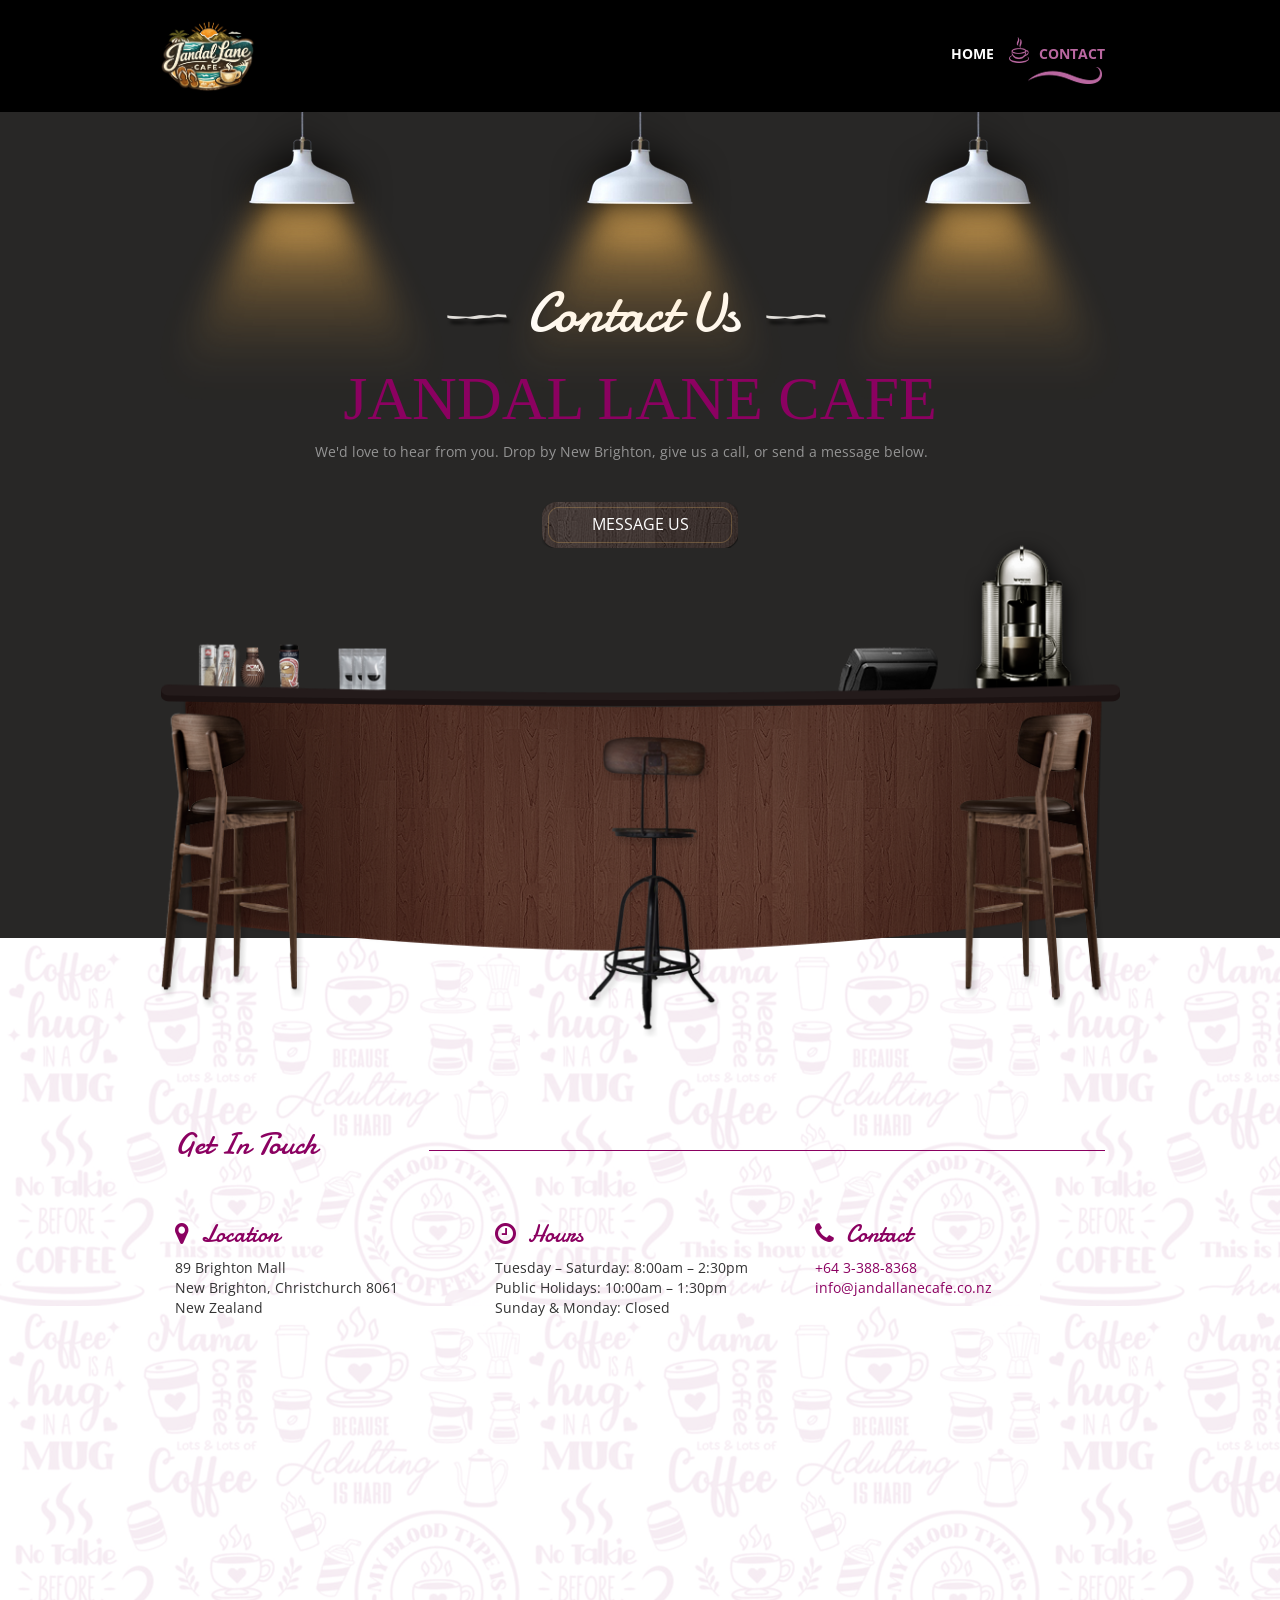
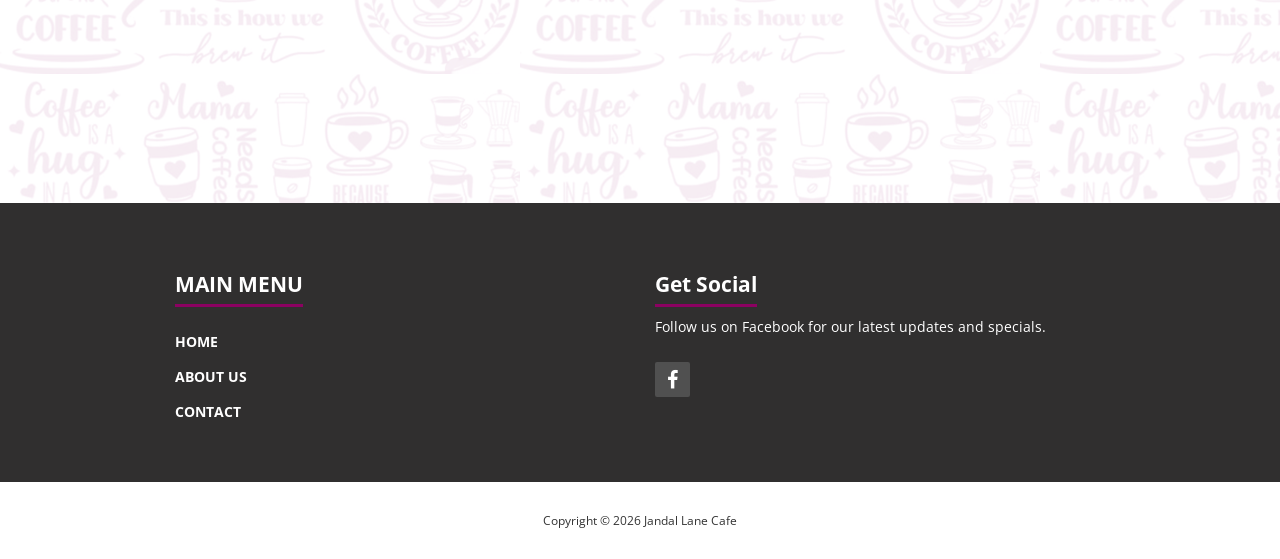
==== contact.html @ 1398833a "initial" ====
<!DOCTYPE html>
<html lang="en">
<head>
  <meta charset="utf-8">
  <meta http-equiv="X-UA-Compatible" content="IE=edge">
  <meta name="viewport" content="width=device-width, initial-scale=1">
  <title>Jandal Lane Cafe - Contact Info.</title>
<!-- 
Cafe House Template
http://www.templatemo.com/tm-466-cafe-house
-->
  <link href='http://fonts.googleapis.com/css?family=Open+Sans:400,300,400italic,600,700' rel='stylesheet' type='text/css'>
  <link href='http://fonts.googleapis.com/css?family=Damion' rel='stylesheet' type='text/css'>
  <link href="css/bootstrap.min.css" rel="stylesheet">
  <link href="css/font-awesome.min.css" rel="stylesheet">
  <link href="css/templatemo-style.css" rel="stylesheet">
  <link rel="shortcut icon" href="img/favicon.ico" type="image/x-icon" />

  <!-- HTML5 shim and Respond.js for IE8 support of HTML5 elements and media queries -->
  <!-- WARNING: Respond.js doesn't work if you view the page via file:// -->
    <!--[if lt IE 9]>
    <script src="https://oss.maxcdn.com/html5shiv/3.7.2/html5shiv.min.js"></script>
    <script src="https://oss.maxcdn.com/respond/1.4.2/respond.min.js"></script>
    <![endif]-->

  </head>
  <body>
    <!-- Preloader -->
    <div id="loader-wrapper">
      <div id="loader"></div>
      <div class="loader-section section-left"></div>
      <div class="loader-section section-right"></div>
    </div>
    <!-- End Preloader -->
    <div class="tm-top-header">
      <div class="container">
        <div class="row">
          <div class="tm-top-header-inner">
            <div class="tm-logo-container">
              <img src="img/jandal-lane-logo.png" alt="Jandal Lane Cafe" class="tm-site-logo">
              <h1 class="tm-site-name tm-handwriting-font sr-only">Jandal Lane Cafe</h1>
            </div>
            <div class="mobile-menu-icon">
              <i class="fa fa-bars"></i>
            </div>
            <nav class="tm-nav">
              <ul>
                <li><a href="index.html">Home</a></li>
                <li><a href="contact.html" class="active">Contact</a></li>
              </ul>
            </nav>
          </div>           
        </div>    
      </div>
    </div>
    <section class="tm-welcome-section">
      <div class="container tm-position-relative">
        <div class="tm-lights-container">
          <img src="img/light.png" alt="Light" class="light light-1">
          <img src="img/light.png" alt="Light" class="light light-2">
          <img src="img/light.png" alt="Light" class="light light-3">  
        </div>        
        <div class="row tm-welcome-content">
          <h2 class="white-text tm-handwriting-font tm-welcome-header"><img src="img/header-line.png" alt="Line" class="tm-header-line">&nbsp;Contact Us&nbsp;&nbsp;<img src="img/header-line.png" alt="Line" class="tm-header-line"></h2>
          <h2 class="gold-text tm-welcome-header-2">Jandal Lane Cafe</h2>
          <p class="gray-text tm-welcome-description">We'd love to hear from you. Drop by New Brighton, give us a call, or send a message below.</p>
          <a href="#main" class="tm-more-button tm-more-button-welcome">Message Us</a>
        </div>
        <img src="img/table-set.png" alt="Table Set" class="tm-table-set img-responsive">            
      </div>      
    </section>
    <div class="tm-main-section light-gray-bg">
      <div class="container" id="main">
        <section class="tm-section row">
          <div class="col-lg-12 tm-section-header-container margin-bottom-30">
            <h2 class="tm-section-header gold-text tm-handwriting-font">Get In Touch</h2>
            <div class="tm-hr-container"><hr class="tm-hr"></div>
          </div>
          <div class="col-lg-4 col-md-4">
            <h3 class="tm-handwriting-font gold-text"><i class="fa fa-map-marker"></i>&nbsp; Location</h3>
            <p>89 Brighton Mall<br>New Brighton, Christchurch 8061<br>New Zealand</p>
          </div>
          <div class="col-lg-4 col-md-4">
            <h3 class="tm-handwriting-font gold-text"><i class="fa fa-clock-o"></i>&nbsp; Hours</h3>
            <p>Tuesday &ndash; Saturday: 8:00am &ndash; 2:30pm<br>Public Holidays: 10:00am &ndash; 1:30pm<br>Sunday &amp; Monday: Closed</p>
          </div>
          <div class="col-lg-4 col-md-4">
            <h3 class="tm-handwriting-font gold-text"><i class="fa fa-phone"></i>&nbsp; Contact</h3>
            <p><a href="tel:+6433888368" class="accent-link">+64 3-388-8368</a><br><a href="mailto:info@jandallanecafe.co.nz" class="accent-link">info@jandallanecafe.co.nz</a></p>
          </div>
        </section>
        <section class="tm-section row margin-top-30">
          <div class="col-lg-12">
            <iframe id="google-map" width="100%" height="330" frameborder="0" style="border:0" allowfullscreen
              src="https://www.google.com/maps?q=89+Brighton+Mall,+New+Brighton,+Christchurch+8061,+New+Zealand&output=embed">
            </iframe>
          </div>
        </section>
      </div>
    </div> 
    <footer>
      <div class="tm-black-bg">
        <div class="container">
          <div class="row margin-bottom-60">
            <nav class="col-lg-6 col-md-6 tm-footer-nav tm-footer-div">
              <h3 class="tm-footer-div-title">Main Menu</h3>
              <ul>
                <li><a href="index.html">Home</a></li>
                <li><a href="index.html#main">About Us</a></li>
                <li><a href="contact.html">Contact</a></li>
              </ul>
            </nav>
            <div class="col-lg-6 col-md-6 tm-footer-div">
              <h3 class="tm-footer-div-title">Get Social</h3>
              <p>Follow us on Facebook for our latest updates and specials.</p>
              <div class="tm-social-icons-container">
                <a href="https://www.facebook.com/people/Jandal-Lane-Cafe/61591715222244/" target="_blank" rel="noopener" class="tm-social-icon"><i class="fa fa-facebook"></i></a>
              </div>
            </div>
          </div>          
        </div>  
      </div>      
      <div class="container">
          <div class="row tm-copyright">
           <p class="col-lg-12 small copyright-text text-center">Copyright &copy; 2026 Jandal Lane Cafe</p>
         </div>  
      </div>
   </footer> <!-- Footer content-->  
   <!-- JS -->
   <script type="text/javascript" src="js/jquery-1.11.2.min.js"></script>      <!-- jQuery -->
   <script type="text/javascript" src="js/templatemo-script.js"></script>      <!-- Templatemo Script -->
    </body>
    </html>
---- css/templatemo-style.css ----
/** 

Cafe House Template

http://www.templatemo.com/tm-466-cafe-house


    
COLOR CODES
  Gold: #c79c60;
  Accent (magenta): #8b0161;
*/

/** Preloader 
* https://ihatetomatoes.net/create-custom-preloading-screen/
*/
#loader-wrapper {
    position: fixed;
    top: 0;
    left: 0;
    width: 100%;
    height: 100%;
    z-index: 1000;
}
#loader {
    display: block;
    position: relative;
    left: 50%;
    top: 50%;
    width: 150px;
    height: 150px;
    margin: -75px 0 0 -75px;
    border-radius: 50%;
    border: 3px solid transparent;
    border-top-color: #3498db;

    -webkit-animation: spin 2s linear infinite; /* Chrome, Opera 15+, Safari 5+ */
    animation: spin 2s linear infinite; /* Chrome, Firefox 16+, IE 10+, Opera */

    z-index: 1001;
}
#loader:before {
    content: "";
    position: absolute;
    top: 5px;
    left: 5px;
    right: 5px;
    bottom: 5px;
    border-radius: 50%;
    border: 3px solid transparent;
    border-top-color: #e74c3c;

    -webkit-animation: spin 3s linear infinite; /* Chrome, Opera 15+, Safari 5+ */
    animation: spin 3s linear infinite; /* Chrome, Firefox 16+, IE 10+, Opera */
}

#loader:after {
    content: "";
    position: absolute;
    top: 15px;
    left: 15px;
    right: 15px;
    bottom: 15px;
    border-radius: 50%;
    border: 3px solid transparent;
    border-top-color: #f9c922;

    -webkit-animation: spin 1.5s linear infinite; /* Chrome, Opera 15+, Safari 5+ */
      animation: spin 1.5s linear infinite; /* Chrome, Firefox 16+, IE 10+, Opera */
}

@-webkit-keyframes spin {
    0%   { 
        -webkit-transform: rotate(0deg);  /* Chrome, Opera 15+, Safari 3.1+ */
        -ms-transform: rotate(0deg);  /* IE 9 */
        transform: rotate(0deg);  /* Firefox 16+, IE 10+, Opera */
    }
    100% {
        -webkit-transform: rotate(360deg);  /* Chrome, Opera 15+, Safari 3.1+ */
        -ms-transform: rotate(360deg);  /* IE 9 */
        transform: rotate(360deg);  /* Firefox 16+, IE 10+, Opera */
    }
}
@keyframes spin {
    0%   { 
        -webkit-transform: rotate(0deg);  /* Chrome, Opera 15+, Safari 3.1+ */
        -ms-transform: rotate(0deg);  /* IE 9 */
        transform: rotate(0deg);  /* Firefox 16+, IE 10+, Opera */
    }
    100% {
        -webkit-transform: rotate(360deg);  /* Chrome, Opera 15+, Safari 3.1+ */
        -ms-transform: rotate(360deg);  /* IE 9 */
        transform: rotate(360deg);  /* Firefox 16+, IE 10+, Opera */
    }
}

#loader-wrapper .loader-section {
    position: fixed;
    top: 0;
    width: 51%;
    height: 100%;
    background: #222222;
    z-index: 1000;
    -webkit-transform: translateX(0);  /* Chrome, Opera 15+, Safari 3.1+ */
    -ms-transform: translateX(0);  /* IE 9 */
    transform: translateX(0);  /* Firefox 16+, IE 10+, Opera */
}

#loader-wrapper .loader-section.section-left {
    left: 0;
}

#loader-wrapper .loader-section.section-right {
    right: 0;
}

/* Loaded */
.loaded #loader-wrapper .loader-section.section-left {
    -webkit-transform: translateX(-100%);  /* Chrome, Opera 15+, Safari 3.1+ */
        -ms-transform: translateX(-100%);  /* IE 9 */
            transform: translateX(-100%);  /* Firefox 16+, IE 10+, Opera */

    -webkit-transition: all 0.7s 0.3s cubic-bezier(0.645, 0.045, 0.355, 1.000);  
            transition: all 0.7s 0.3s cubic-bezier(0.645, 0.045, 0.355, 1.000);
}

.loaded #loader-wrapper .loader-section.section-right {
    -webkit-transform: translateX(100%);  /* Chrome, Opera 15+, Safari 3.1+ */
        -ms-transform: translateX(100%);  /* IE 9 */
            transform: translateX(100%);  /* Firefox 16+, IE 10+, Opera */

-webkit-transition: all 0.7s 0.3s cubic-bezier(0.645, 0.045, 0.355, 1.000);  
    transition: all 0.7s 0.3s cubic-bezier(0.645, 0.045, 0.355, 1.000);
}

.loaded #loader {
    opacity: 0;
    -webkit-transition: all 0.3s ease-out;  
            transition: all 0.3s ease-out;
}
.loaded #loader-wrapper {
    visibility: hidden;

    -webkit-transform: translateY(-100%);  /* Chrome, Opera 15+, Safari 3.1+ */
        -ms-transform: translateY(-100%);  /* IE 9 */
            transform: translateY(-100%);  /* Firefox 16+, IE 10+, Opera */

    -webkit-transition: all 0.3s 1s ease-out;  
            transition: all 0.3s 1s ease-out;
}
/* end Preloader */

body { overflow-x: hidden; }
ul { 
  margin: 0; 
  padding: 0;
}
* { font-family: 'Open Sans', sans-serif; }
.container { max-width: 960px; }
.tm-handwriting-font { font-family: 'Damion', cursive; }
.tm-top-header {
  background: black;
  color: white;
}
.tm-site-logo,
 .tm-site-name {
  vertical-align: bottom;
}
.tm-site-name {
  color: #c79c60;
  display: inline-block;
  font-size: 32px;
  margin: 0 10px;
}
.tm-logo-container { padding: 10px 0; }
.tm-logo-container .tm-site-logo {
  height: 72px;
  width: auto;
  vertical-align: middle;
}
.gold-text i.fa { color: #8b0161; }
.accent-link { color: #8b0161; }
.accent-link:hover,
.accent-link:focus {
  color: #6a014a;
  text-decoration: underline;
}
.tm-nav {
  display: -webkit-box;
  display: -webkit-flex;
  display: -ms-flexbox;
  display: flex;
  -webkit-box-align: center;
  -webkit-align-items: center;
      -ms-flex-align: center;
          align-items: center;
  font-weight: 700;
  text-transform: uppercase;  
}
.tm-nav li {
  list-style: none;
  float: left;
}
.tm-nav li a {
  color: white;
  display: inline-block;
  padding: 15px 15px 20px 30px;
  -webkit-transition: all 0.3s ease;
          transition: all 0.3s ease;
}
.tm-nav li a:hover,
 .tm-nav li a:focus,
 .tm-nav li a.active {
  color: #b967a0;
  text-decoration: none;
}
.tm-nav li a.active {
  background: url(../img/logo.png) no-repeat, url(../img/nav-underline.png) no-repeat;
  background-size: 20px, 74px 17px;
  background-position: 0% 30%, center bottom;
}
.tm-top-header-inner {
  display: -webkit-box;
  display: -webkit-flex;
  display: -ms-flexbox;
  display: flex;
  -webkit-box-pack: justify;
  -webkit-justify-content: space-between;
      -ms-flex-pack: justify;
          justify-content: space-between;
  padding-top: 10px;
  padding-bottom: 10px;
}
.mobile-menu-icon { display: none; }
.tm-section { margin-bottom: 60px; }
.tm-section-margin-bottom-0 { margin-bottom: 0; }

/* Welcome */
.tm-welcome-section {
  background: #282726;
  text-align: center;
}
.white-text { color: white; }
.blue-text { color: #0066CC; }
.gold-text { color: #8b0161; }
.gray-text { color: #949494; }
.green-text { color: #30A430; }
.tm-welcome-header { font-size: 56px; }
.tm-welcome-header-2 {
  font-family: 'Times New Roman', serif;
  font-size: 62px;
  text-transform: uppercase;
}
.tm-welcome-content {
  margin: 150px auto 350px;
  max-width: 650px;
}
.tm-welcome-description { text-align: justify; }
.tm-welcome-img-container { text-align: right; }
.tm-more-button-welcome { margin: 40px auto; }
.tm-more-button {  
  display: -webkit-box;  
  display: -webkit-flex;  
  display: -ms-flexbox;  
  display: flex;
  -webkit-box-pack: center;
  -webkit-justify-content: center;
      -ms-flex-pack: center;
          justify-content: center;
  -webkit-box-align: center;
  -webkit-align-items: center;
      -ms-flex-align: center;
          align-items: center;
  background-image: url(../img/tm-brown-button.png);
  width: 196px;
  height: 46px;
  text-transform: uppercase;
  font-size: 16px;
  color: white;
  -webkit-transition: all 0.3s ease;
          transition: all 0.3s ease;
}
.tm-more-button:hover,
.tm-more-button:focus {
  color: #b967a0;
  text-decoration: none;
}
.tm-position-relative { position: relative; }
.tm-table-set {
  position: absolute;
  bottom: -100px;
  left: 0;
}
.tm-lights-container {
  position: absolute;
  top: 0;
  left: 0;
  display: -webkit-box;
  display: -webkit-flex;
  display: -ms-flexbox;
  display: flex;
  -webkit-box-pack: justify;
  -webkit-justify-content: space-between;
      -ms-flex-pack: justify;
          justify-content: space-between;
  width: 100%;
}

/* Main content */
.light-gray-bg {
  background-color: white;
  background-image: url(../img/coffee-doodle-tile.png);
  background-repeat: repeat;
}
.tm-main-section { padding-top: 170px; }
.img-thumbnail { padding: 8px; }
.inline-block { display: inline-block; }
.shadow-img {
  background: url(../img/shadow.png) no-repeat center bottom;
  padding-bottom: 7px;
}
.margin-top-30 { margin-top: 30px; }

/* Footer */
.tm-black-bg {
  background-color: #302f2f;
  color: white;
  padding-top: 50px;
}
.tm-footer-div-title {
  color: white;
  font-size: 21px;
  font-weight: 700;
  display: inline-block;
  padding-bottom: 8px;
  border-bottom: 3px solid #8b0161;
}
.tm-footer-nav {
  font-weight: 700;
  text-transform: uppercase;
}
.tm-footer-nav ul { list-style: none; }
.tm-footer-nav li { padding: 15px 0 0 0; }
.tm-footer-nav li a { color: white; }
.tm-footer-nav li a:hover {
  color: #b967a0;
  text-decoration: none;
}
.margin-bottom-30 { margin-bottom: 30px; }
.margin-bottom-60 { margin-bottom: 60px; }
.margin-top-60 { margin-top: 60px; }
.margin-top-15 { margin-top: 15px; }
.copyright-text {
  margin-top: 30px;
  margin-bottom: 30px;
}
.tm-social-icon {
  background-color: #505050;
  color: white;
  display: inline-block;
  font-size: 20px;
  -webkit-transition: all 0.3s ease;
  transition: all 0.3s ease;
  width: 35px;
  height: 35px;
  border-radius: 2px;
  text-align: center;
  padding-top: 4px;
  margin-right: 10px;
}
.tm-social-icon:last-child { margin-right: 0; }
.tm-social-icon:hover,
.tm-social-icon:focus {
  background-color: #8b0161;
  color: white;
}
.tm-social-icons-container { margin-top: 25px; }
.tm-popular-item {
  background: url(../img/popular-item-bg.png) no-repeat;
  background-size: 100% 100%;
  max-width: 294px;
  margin-top: 30px;
  margin-bottom: 30px;
}
.tm-popular-item-img {
  margin-left: 3px;
  width: 100%;
  height: 190px;
  object-fit: cover;
}
.tm-popular-items-container {
  display: -webkit-box;
  display: -webkit-flex;
  display: -ms-flexbox;
  display: flex;
  -webkit-flex-wrap: wrap;
      -ms-flex-wrap: wrap;
          flex-wrap: wrap;
  -webkit-box-pack: justify;
  -webkit-justify-content: space-between;
      -ms-flex-pack: justify;
          justify-content: space-between;
  margin-bottom: 40px;
}
.tm-popular-items-container:last-child { margin-top: 15px; }
.tm-popular-item-description {
  padding: 0 30px 30px;
  position: relative;
  text-align: center;
}
.tm-popular-item-title,
.order-now-link {
  color: rgb(174,174,174);
  -webkit-transition: all 0.3s ease;
          transition: all 0.3s ease;
}
.order-now-link {
  font-size: 24px;
  border: 2px solid rgb(174,174,174);
  border-radius: 50%;
  width: 85px;
  height: 85px;
  padding-top: 8px;
  -webkit-transition: all 0.3s ease;
          transition: all 0.3s ease;
}
.tm-popular-item:hover { background-image: url(../img/popular-item-bg-hover.png); }
.tm-popular-item:hover .tm-popular-item-title { color: #8b0161; }
.tm-popular-item:hover hr {
  border-color: #8b0161;
  -webkit-transition: all 0.3s ease;
          transition: all 0.3s ease;
}
.tm-popular-item:hover .order-now-link {
  border-color: #c79c60;
  color: #c79c60;
  text-decoration: none;
}
.tm-popular-item-title {
  font-size: 34px;
  margin-top: 0;
  margin-bottom: 0;
}
.tm-popular-item-hr {
  margin-top: 0;
  margin-bottom: 15px;
}
.bigger-first-letter { font-size: 60px; }
.order-now-container {
  width: 100px;
  height: 100px;
  background-color: rgb(82, 76, 76);
  border-radius: 50%;
  margin: 0 auto;
  display: -webkit-box;
  display: -webkit-flex;
  display: -ms-flexbox;
  display: flex;
  -webkit-box-align: center;
  -webkit-align-items: center;
      -ms-flex-align: center;
          align-items: center;
  -webkit-box-pack: center;
  -webkit-justify-content: center;
      -ms-flex-pack: center;
          justify-content: center;
  color: white;
  position: absolute;
  left: 92px;
  bottom: -50px;
}
.tm-special-item {
  display: inline-block;
  padding: 8px;
  background-color: white;
  max-width: 100%;
}
.tm-special-img-container {
  display: inline-block;
  position: relative;
  max-width: 100%;
}

.tm-special-description {
  position: absolute;
  left: 0;
  bottom: 0;
  color: white;
  background: rgba(0,0,0,0.6);
  width: 100%;
  padding: 12px 10px 5px;
}
.tm-special-title { margin-top: 0; }
.tm-special-container {
  display: -webkit-box;
  display: -webkit-flex;
  display: -ms-flexbox;
  display: flex;
  -webkit-box-pack: justify;
  -webkit-justify-content: space-between;
      -ms-flex-pack: justify;
          justify-content: space-between;
}
.tm-special-container-right {
  display: -webkit-box;
  display: -webkit-flex;
  display: -ms-flexbox;
  display: flex;
  -webkit-box-orient: vertical;
  -webkit-box-direction: normal;
  -webkit-flex-direction: column;
      -ms-flex-direction: column;
          flex-direction: column;
  -webkit-box-pack: justify;
  -webkit-justify-content: space-between;
      -ms-flex-pack: justify;
          justify-content: space-between;
}
.tm-special-container-lower {
  display: -webkit-box;
  display: -webkit-flex;
  display: -ms-flexbox;
  display: flex;
  -webkit-box-pack: justify;
  -webkit-justify-content: space-between;
      -ms-flex-pack: justify;
          justify-content: space-between;
}

/* http://stackoverflow.com/questions/488830/ol-with-numbers-another-color */
ol { counter-reset: item }
ol li { display: block }
ol li:before { 
  content: counter(item) ". "; 
  counter-increment: item;
  color: #c79c60; 
  font-weight: 700;
}
.tm-section-header-container {
  display: -webkit-box;
  display: -webkit-flex;
  display: -ms-flexbox;
  display: flex;
  -webkit-box-align: end;
  -webkit-align-items: flex-end;
      -ms-flex-align: end;
          align-items: flex-end;
}
/*http://stackoverflow.com/questions/1032914/how-to-make-a-div-to-fill-a-remaining-horizontal-space-a-very-simple-but-annoyi*/
.tm-section-header { width: 350px; }
.tm-hr-container {
  width: 100%;
  height: 41px;
}
.tm-hr { border-color: #8b0161; }
.tm-daily-menu-container { overflow: hidden; }

/* Menu */
.tm-side-menu {
  color: white;
  width: 242px;
  padding-top: 7px;
  position: relative;
  z-index: 1;
  text-align: center;
  text-transform: uppercase;  
}
.tm-side-menu-bg {
  position: absolute;
  top: 0;
  left: 0;
}
.tm-side-menu li { list-style: none; }
.tm-side-menu li a {
  color: #7c6a51;
  padding: 7px;
  display: block;
  -webkit-transition: all 0.3s ease;
          transition: all 0.3s ease;
}
.tm-side-menu li a:hover,
.tm-side-menu li a.active {
  color: #c79c60;
  text-decoration: none;
}
.tm-product {
  margin-right: 0;
  margin-left: auto;
  max-width: 652px;
  display: -webkit-box;
  display: -webkit-flex;
  display: -ms-flexbox;
  display: flex;
  -webkit-box-pack: justify;
  -webkit-justify-content: space-between;
      -ms-flex-pack: justify;
          justify-content: space-between;
  -webkit-box-align: center;
  -webkit-align-items: center;
      -ms-flex-align: center;
          align-items: center;
  background-color: white;
  padding: 20px;
}
.tm-product-text { max-width: 325px; }
.tm-product-price {
  width: 100px;
  height: 100px;
  background-color: rgb(82, 76, 76);
  border-radius: 50%;
  display: -webkit-box;
  display: -webkit-flex;
  display: -ms-flexbox;
  display: flex;
  -webkit-box-align: center;
  -webkit-align-items: center;
      -ms-flex-align: center;
          align-items: center;
  -webkit-box-pack: center;
  -webkit-justify-content: center;
      -ms-flex-pack: center;
          justify-content: center;
  color: white;
  position: relative;
}
.tm-product-title {
  margin-top: 0;
  margin-bottom: 15px;
  -webkit-transition: all 0.3s ease;
          transition: all 0.3s ease;
}
.tm-product-description {
  margin-bottom: 0;
  text-align: justify;
}
.tm-product-price-link {
  border: 2px solid rgb(174,174,174);
  border-radius: 50%;
  width: 85px;
  height: 85px;
  -webkit-transition: all 0.3s ease;
          transition: all 0.3s ease;
  text-align: center;
  padding-top: 7px;
  font-size: 40px;
  color: rgb(174,174,174);
}
.tm-product {
  cursor: pointer;
  margin-bottom: 20px;
}
.tm-product:hover .tm-product-price-link {
  border-color: #c79c60;
  color: #c79c60;
  text-decoration: none;  
}
.tm-product:hover .tm-product-title { color: #c79c60; }
.tm-product-price-currency {
  font-size: 20px;
  position: absolute;
  top: 24px;
  left: 22px;
}
.form-control {
  border-color: #c79c60;
  border-radius: 10px;
}
.form-control:focus { 
  border-color: rgb(136, 93, 33); 
  -webkit-box-shadow: inset 0 1px 1px rgba(0,0,0,.075), 0 0 8px rgba(199, 156, 96, 0.6); 
          box-shadow: inset 0 1px 1px rgba(0,0,0,.075), 0 0 8px rgba(199, 156, 96, 0.6);
}
button.tm-more-button {
  background-color: transparent;
  border: 0;
  display: block;
  outline: 0;
}
#google-map { 
  height: 350px;
  border: 3px solid #fff;
  border-radius: 10px;
}

@media screen and (max-width: 991px) {
  .tm-welcome-content { margin-bottom: 250px; }
  .tm-main-section { padding-top: 200px; }
  .light { 
    width: 240px; 
    height: auto;
  }
  .tm-footer-div { margin-bottom: 40px; }
  .tm-special-container { display: block; }
  .tm-special-container-left { margin-bottom: 15px; }
  .tm-special-container-lower {
    -webkit-box-pack: start;
    -webkit-justify-content: flex-start;
        -ms-flex-pack: start;
            justify-content: flex-start;
    margin-top: 15px;
  }
  .tm-special-container-lower .tm-special-item { margin-right: 10px; }
  .tm-special-container-lower .tm-special-item:last-child { margin-right: 0; }
  .tm-product { margin-left: 0; }
  .tm-daily-menu-img { margin-bottom: 30px; }
  #google-map { margin-top: 50px; }
}

@media screen and (max-width: 767px) {
  .tm-nav { display: none; }
  .tm-nav li a { padding-left: 35px; }
  .tm-logo-container { margin-left: 15px; }  
  .mobile-menu-icon {
    display: block;
    cursor: pointer;
    color: #c79c60;
    font-size: 30px;
    position: fixed;
    top: 15px;
    right: 15px;
    background-color: rgba(0,0,0,0.6);
    padding: 6px 15px;
    z-index: 1000;
  }
  .tm-nav {
    height: auto;
    position: fixed;
    z-index: 1000;
    top: 69px;
    right: 15px;
    background-color: rgba(0,0,0,0.7);
  }
  .tm-nav li { float: none; }
  .tm-nav li a {
     display: block;
     padding-bottom: 15px;
     margin-bottom: 5px;
  }
  .tm-nav li a.active { background-position: 7% 30%, 40% bottom; }
  .light-1, .light-2 { display: none; }
  .tm-lights-container { -webkit-box-pack: center; -webkit-justify-content: center; -ms-flex-pack: center; justify-content: center; }
  .tm-welcome-header { font-size: 40px; }
  .tm-welcome-img-container { 
    margin-top: 30px;
    text-align: left; 
  }
  .tm-header-line { width: 44px; }
  .tm-main-section { padding-top: 130px; }
  .tm-section-header-container { 
    -webkit-box-align: start; 
    -webkit-align-items: flex-start; 
        -ms-flex-align: start; 
            align-items: flex-start;
    -webkit-box-orient: vertical;
    -webkit-box-direction: normal;
    -webkit-flex-direction: column;
        -ms-flex-direction: column;
            flex-direction: column; 
  }
}

@media screen and (max-width: 650px) {
  .tm-welcome-content {  margin-bottom: 190px; }
  .tm-product {
    -webkit-box-orient: vertical;
    -webkit-box-direction: normal;
    -webkit-flex-direction: column;
        -ms-flex-direction: column;
            flex-direction: column;
  }
  .tm-product-text {
    max-width: 100%;
    margin-top: 20px;
    margin-bottom: 15px;
    text-align: center;
  }
  .tm-product-description { text-align: center; }
}

@media screen and (max-width: 550px) {
  .tm-welcome-content { margin-bottom: 130px; }
}

@media screen and (max-width: 450px) {
  .tm-welcome-content { margin-bottom: 90px; }
}

@media screen and (max-width: 370px) {
  .tm-welcome-content { margin-bottom: 60px; }
}
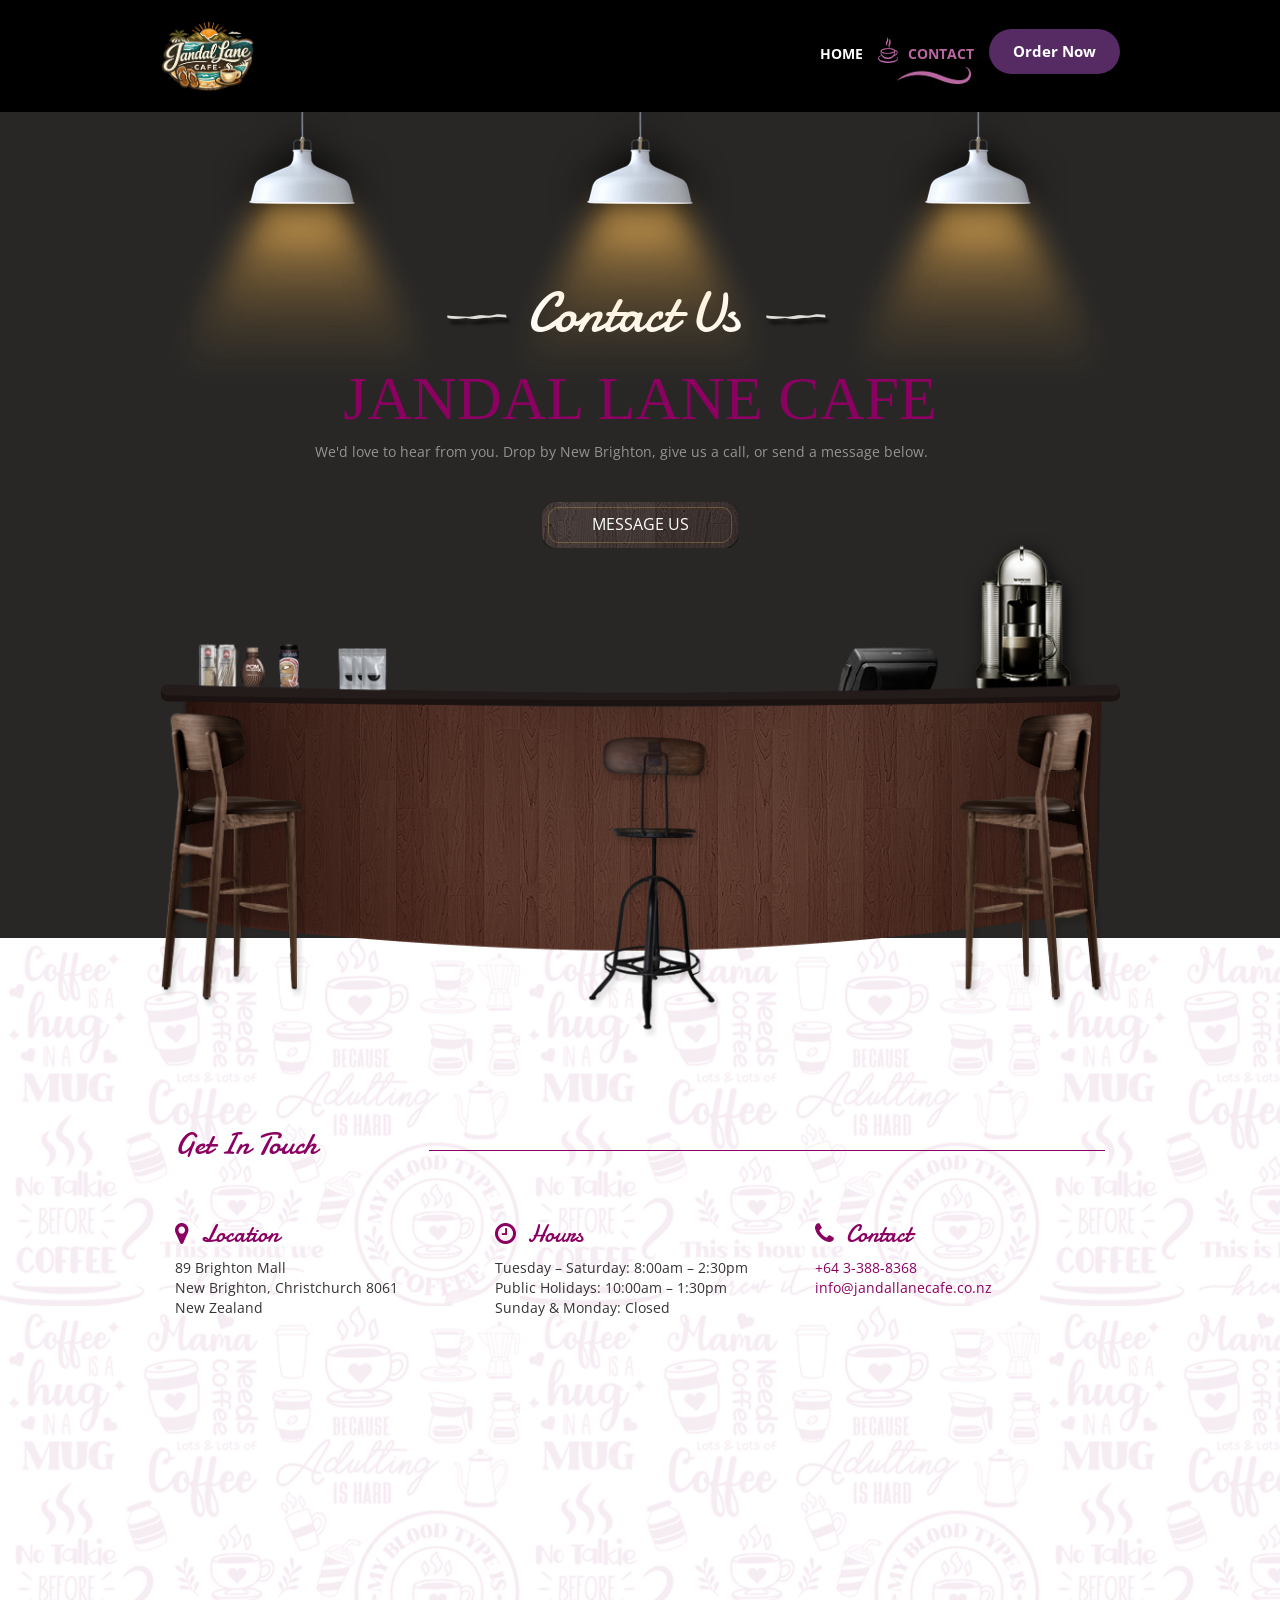
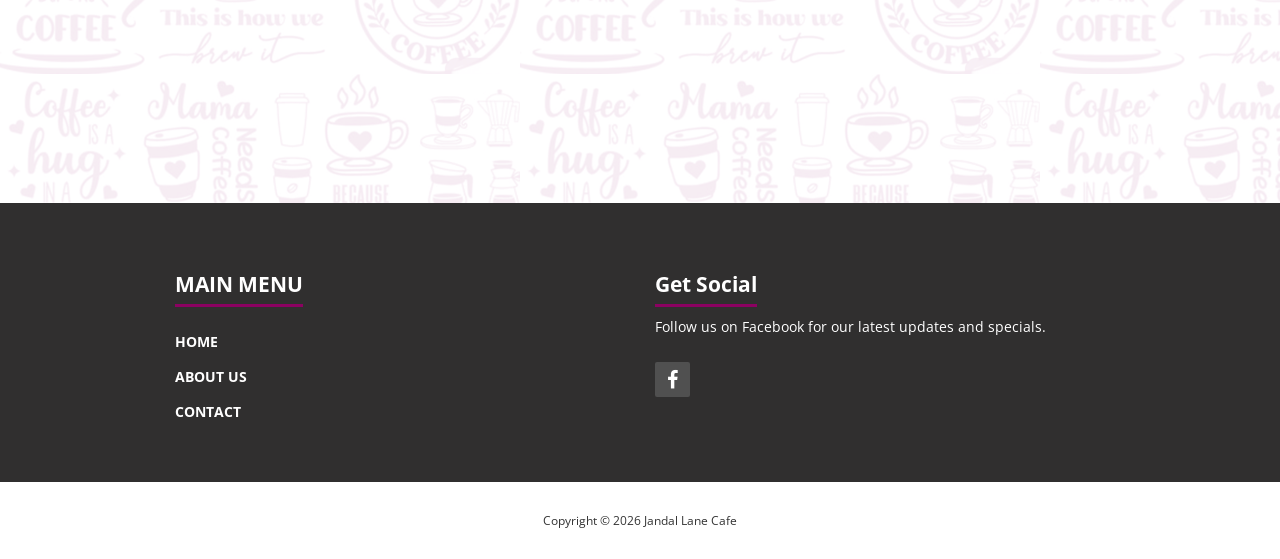
==== commit 539fbb3c: "order widget" ====
--- a/contact.html
+++ b/contact.html
@@ -47,6 +47,8 @@
               <ul>
                 <li><a href="index.html">Home</a></li>
                 <li><a href="contact.html" class="active">Contact</a></li>
+                  <li> <!-- Ressto Order Widget — opens your store in a popup --> <script async src="https://openapi.ressto.co/widget.js" data-ressto-tenant="jandal-lane-cafe" data-ressto-storefront="https://order.ressto.co" data-ressto-color="#562A62"></script>
+<button data-ressto-widget style="background:#562A62;color:#fff;border:none;padding:12px 24px;border-radius:9999px;font-weight:700;font-size:15px;cursor:pointer;">Order Now</button></li>
               </ul>
             </nav>
           </div>           
